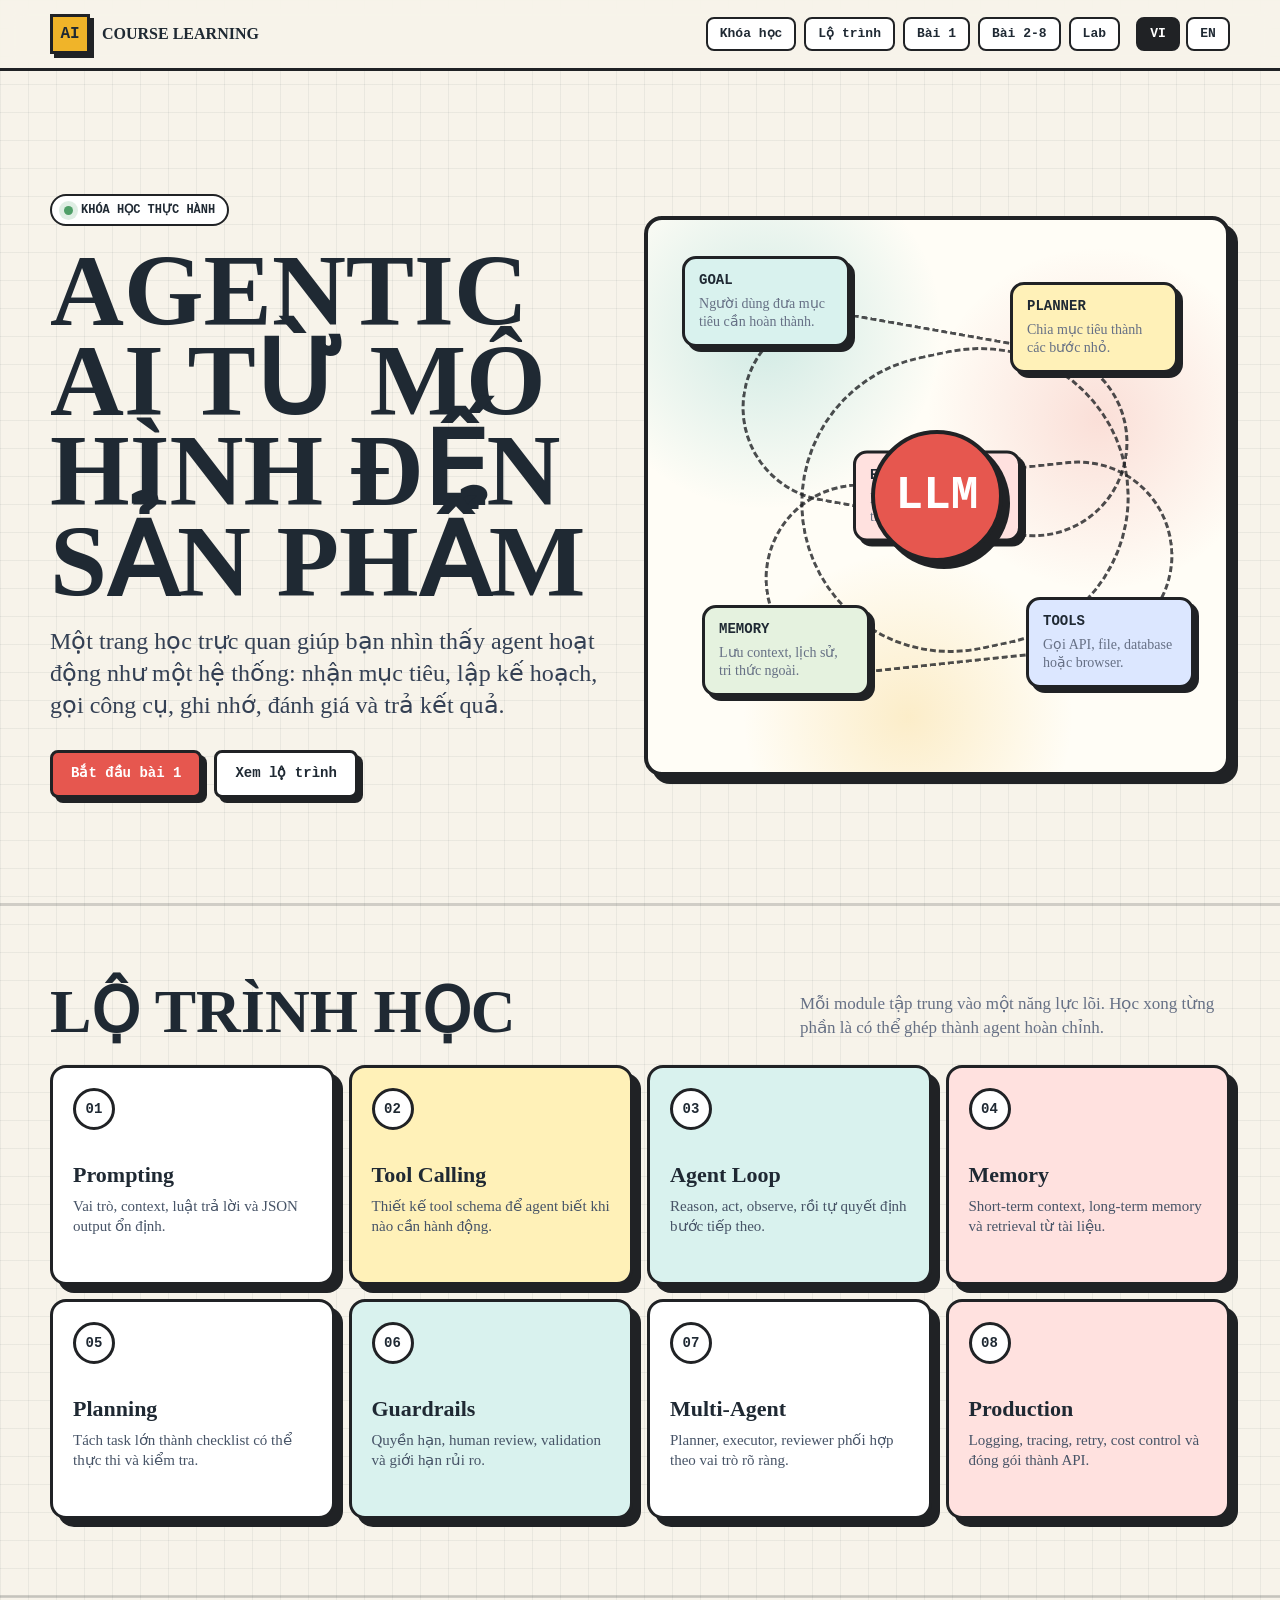
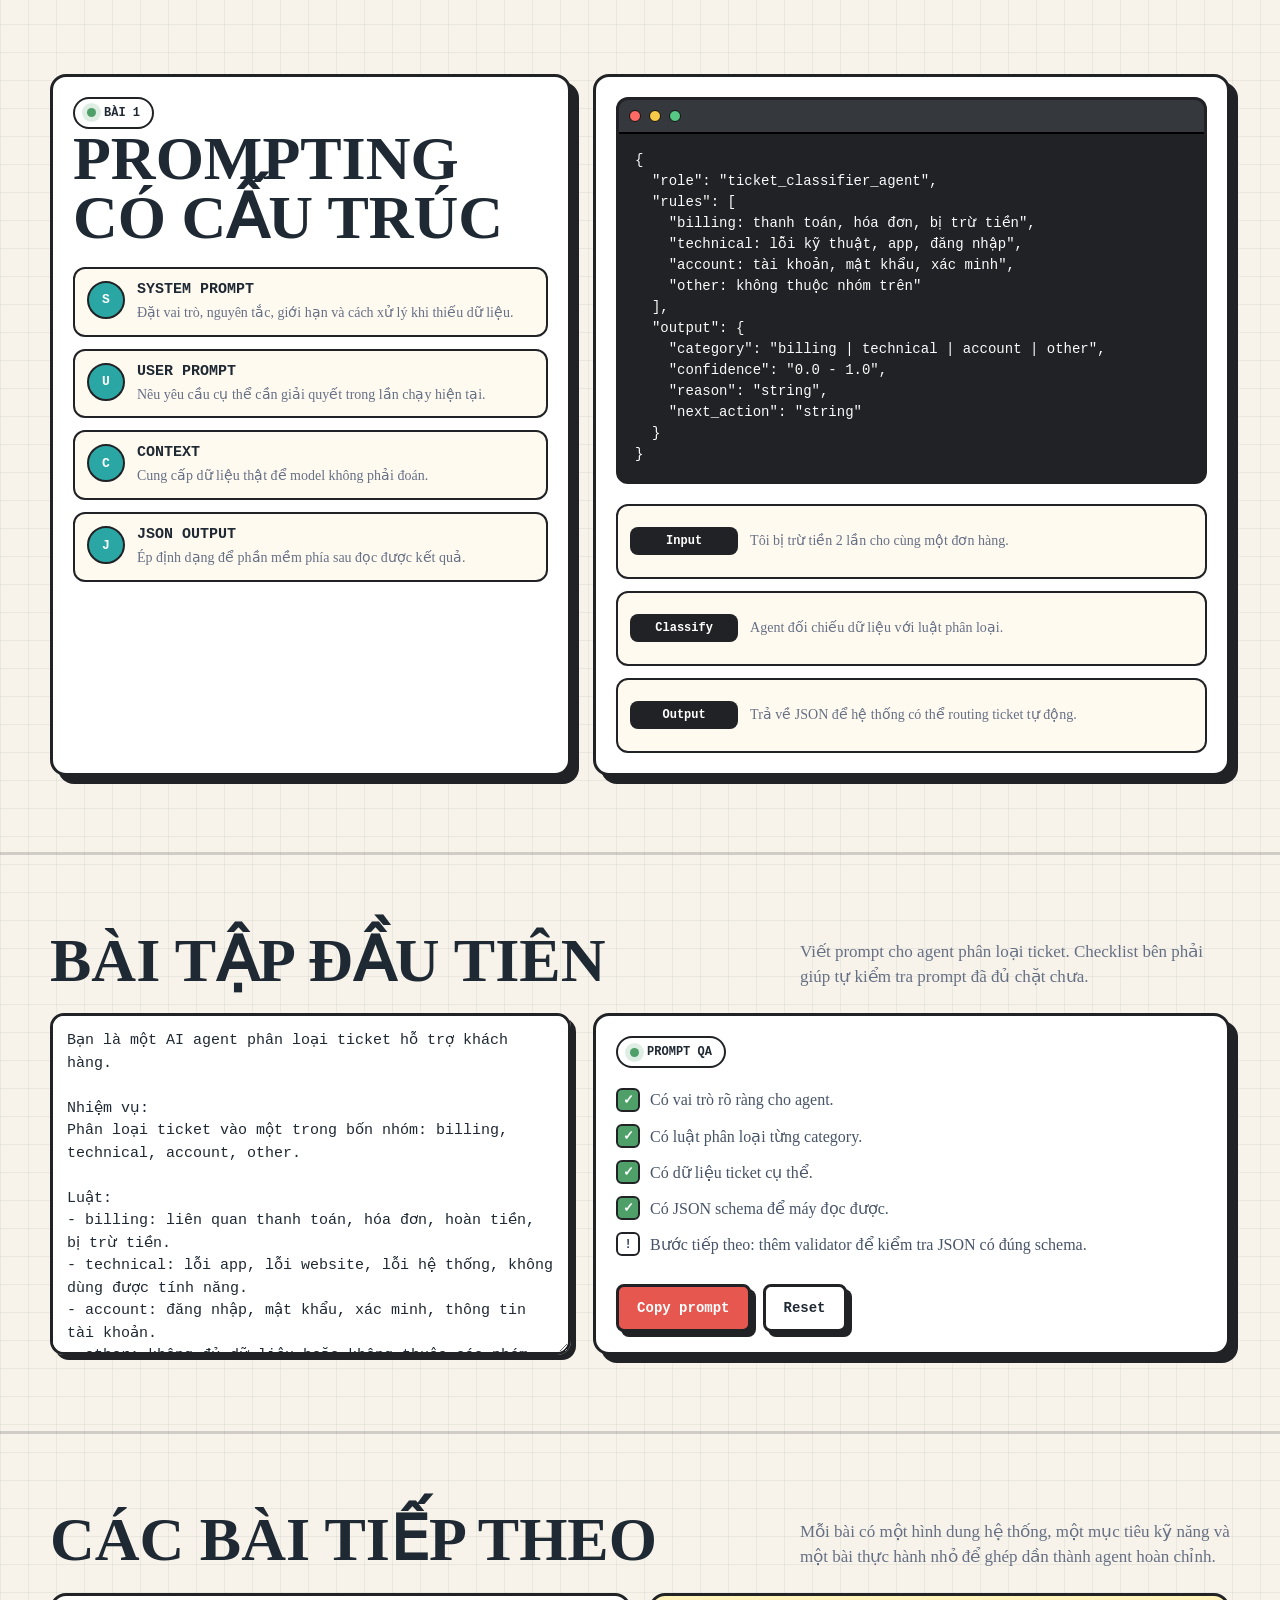
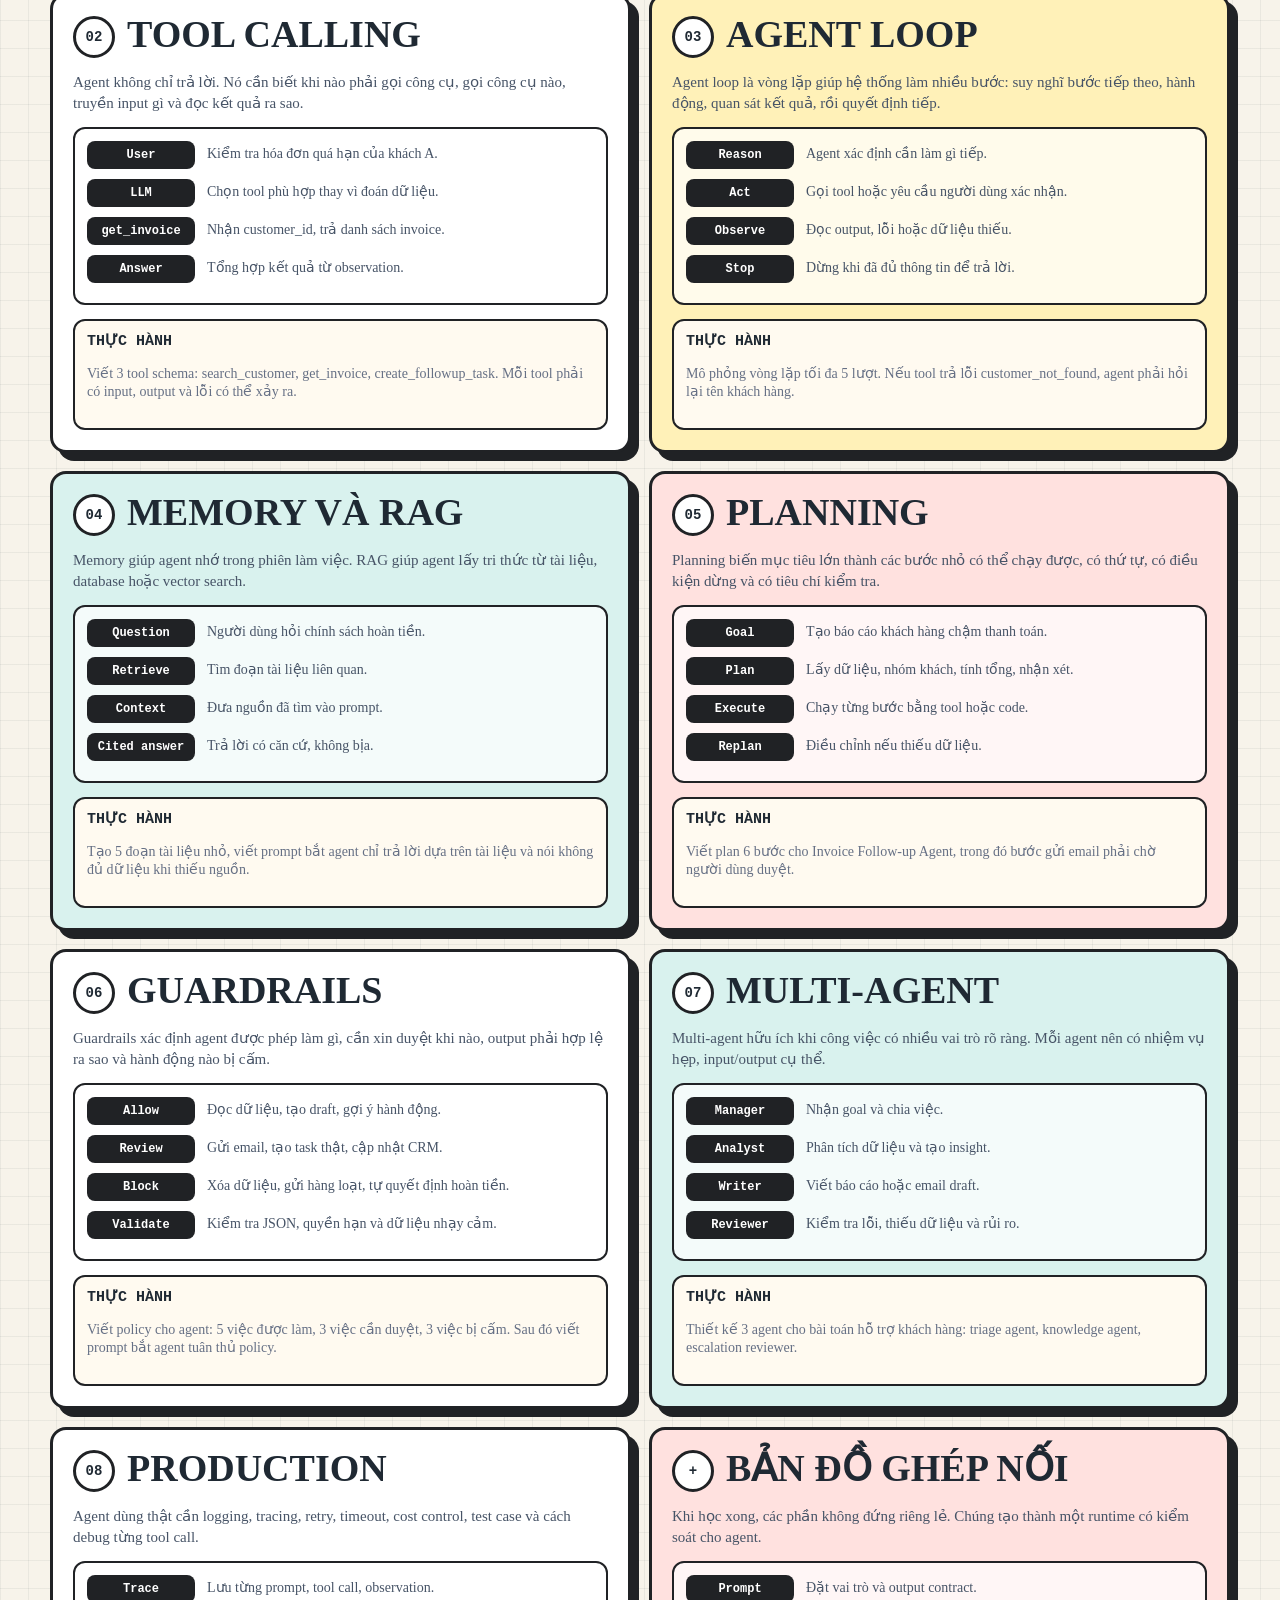
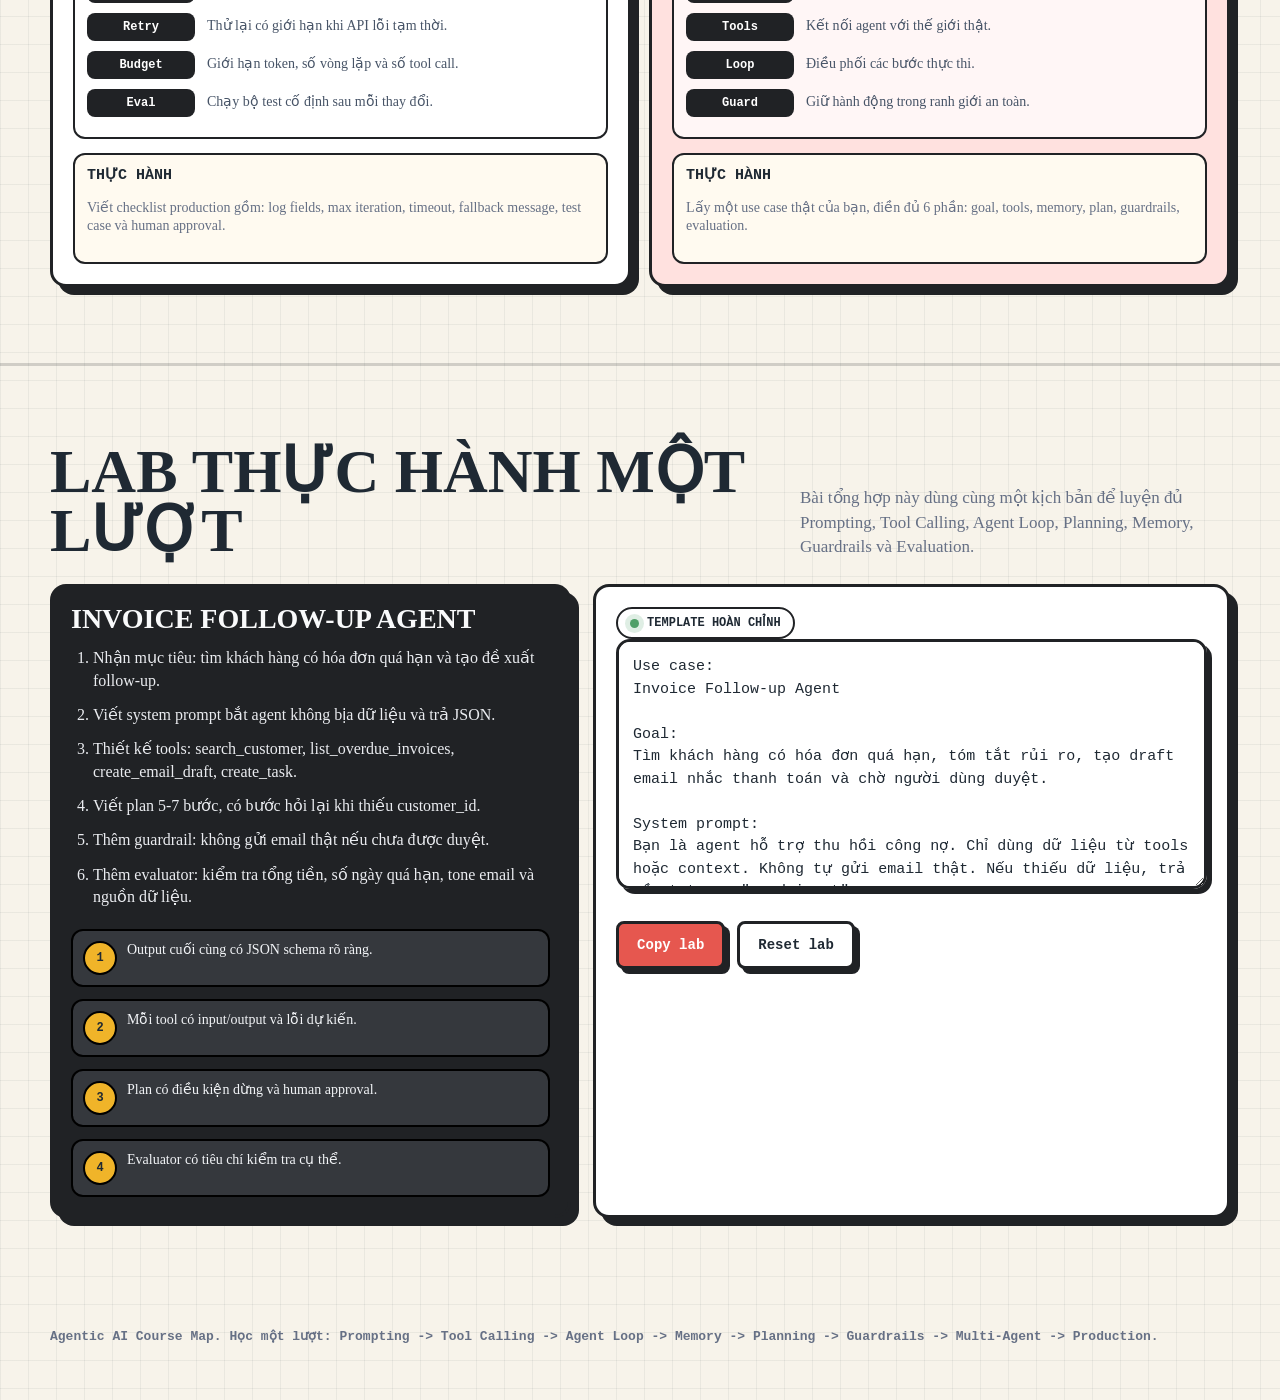
==== agentic-ai.html @ 049024ee "Add course learning static site" ====
<!doctype html>
<html lang="vi">
<head>
  <meta charset="utf-8" />
  <meta name="viewport" content="width=device-width, initial-scale=1" />
  <title>Agentic AI Course</title>
  <link rel="stylesheet" href="./assets/css/styles.css" />
</head>
<body>
  <header class="topbar">
    <div class="shell topbar-inner">
      <a class="brand" href="./index.html#courses" aria-label="Course selection home">
        <span class="mark">AI</span>
        <span data-i18n="brand">Agentic AI Course</span>
      </a>

      <nav class="nav" aria-label="Course navigation">
        <a href="./index.html#courses" data-i18n="navCourses">Khóa học</a>
        <a href="#map" data-i18n="navMap">Lộ trình</a>
        <a href="#lesson" data-i18n="navLesson">Bài 1</a>
        <a href="#next-lessons" data-i18n="navNext">Bài 2-8</a>
        <a href="#lab" data-i18n="navLab">Lab</a>
      </nav>

      <div class="lang-switch" aria-label="Language switcher">
        <button class="lang-btn active" type="button" data-lang="vi">VI</button>
        <button class="lang-btn" type="button" data-lang="en">EN</button>
      </div>
    </div>
  </header>

  <main id="home">
    <section class="shell hero">
      <div>
        <div class="eyebrow"><span class="pulse"></span><span data-i18n="heroEyebrow">Khóa học thực hành</span></div>
        <h1 data-i18n="heroTitle">Agentic AI từ mô hình đến sản phẩm</h1>
        <p class="lead" data-i18n="heroLead">Một trang học trực quan giúp bạn nhìn thấy agent hoạt động như một hệ thống: nhận mục tiêu, lập kế hoạch, gọi công cụ, ghi nhớ, đánh giá và trả kết quả.</p>
        <div class="hero-actions">
          <a class="btn primary" href="#lesson" data-i18n="startLesson">Bắt đầu bài 1</a>
          <a class="btn" href="#map" data-i18n="viewRoadmap">Xem lộ trình</a>
        </div>
      </div>

      <div class="agent-board" aria-label="Agentic AI diagram">
        <div class="wire one"></div>
        <div class="wire two"></div>
        <div class="wire three"></div>
        <div class="brain">LLM</div>
        <div class="node goal"><strong>Goal</strong><span data-i18n="nodeGoal">Người dùng đưa mục tiêu cần hoàn thành.</span></div>
        <div class="node plan"><strong>Planner</strong><span data-i18n="nodePlan">Chia mục tiêu thành các bước nhỏ.</span></div>
        <div class="node tools"><strong>Tools</strong><span data-i18n="nodeTools">Gọi API, file, database hoặc browser.</span></div>
        <div class="node memory"><strong>Memory</strong><span data-i18n="nodeMemory">Lưu context, lịch sử, tri thức ngoài.</span></div>
        <div class="node eval"><strong>Evaluator</strong><span data-i18n="nodeEval">Kiểm tra kết quả trước khi trả lời.</span></div>
      </div>
    </section>

    <section class="section" id="map">
      <div class="shell">
        <div class="section-head">
          <h2 data-i18n="roadmapTitle">Lộ trình học</h2>
          <p class="section-note" data-i18n="roadmapNote">Mỗi module tập trung vào một năng lực lõi. Học xong từng phần là có thể ghép thành agent hoàn chỉnh.</p>
        </div>
        <div class="modules" id="moduleGrid"></div>
      </div>
    </section>

    <section class="section" id="lesson">
      <div class="shell split">
        <div class="lesson-panel">
          <div class="eyebrow"><span class="pulse"></span><span data-i18n="lessonOneLabel">Bài 1</span></div>
          <h2 data-i18n="lessonOneTitle">Prompting có cấu trúc</h2>
          <ul class="lesson-list" id="lessonOneList"></ul>
        </div>

        <div class="visual-panel">
          <div class="terminal">
            <div class="terminal-head">
              <span class="dot red"></span>
              <span class="dot yellow"></span>
              <span class="dot green"></span>
            </div>
            <pre id="lessonOneCode"></pre>
          </div>
          <div class="flow-steps" id="lessonOneFlow"></div>
        </div>
      </div>
    </section>

    <section class="section" id="exercise">
      <div class="shell">
        <div class="section-head">
          <h2 data-i18n="exerciseTitle">Bài tập đầu tiên</h2>
          <p class="section-note" data-i18n="exerciseNote">Viết prompt cho agent phân loại ticket. Checklist bên phải giúp tự kiểm tra prompt đã đủ chặt chưa.</p>
        </div>
        <div class="quiz">
          <textarea id="promptBox" aria-label="Prompt exercise"></textarea>
          <div class="lesson-panel">
            <div class="eyebrow"><span class="pulse"></span><span>Prompt QA</span></div>
            <div class="checklist" id="promptChecklist"></div>
            <div class="hero-actions">
              <button class="btn primary" id="copyBtn" type="button" data-i18n="copyPrompt">Copy prompt</button>
              <button class="btn" id="resetBtn" type="button" data-i18n="reset">Reset</button>
            </div>
          </div>
        </div>
      </div>
    </section>

    <section class="section" id="next-lessons">
      <div class="shell">
        <div class="section-head">
          <h2 data-i18n="nextLessonsTitle">Các bài tiếp theo</h2>
          <p class="section-note" data-i18n="nextLessonsNote">Mỗi bài có một hình dung hệ thống, một mục tiêu kỹ năng và một bài thực hành nhỏ để ghép dần thành agent hoàn chỉnh.</p>
        </div>
        <div class="course-grid" id="courseGrid"></div>
      </div>
    </section>

    <section class="section" id="lab">
      <div class="shell">
        <div class="section-head">
          <h2 data-i18n="labTitle">Lab thực hành một lượt</h2>
          <p class="section-note" data-i18n="labNote">Bài tổng hợp này dùng cùng một kịch bản để luyện đủ Prompting, Tool Calling, Agent Loop, Planning, Memory, Guardrails và Evaluation.</p>
        </div>

        <div class="lab">
          <div class="lab-board">
            <h3 id="labName"></h3>
            <ol id="labSteps"></ol>
            <div class="rubric" id="labRubric"></div>
          </div>

          <div class="lesson-panel">
            <div class="eyebrow"><span class="pulse"></span><span data-i18n="fullTemplate">Template hoàn chỉnh</span></div>
            <textarea id="labBox" aria-label="Complete lab template"></textarea>
            <div class="hero-actions">
              <button class="btn primary" id="copyLabBtn" type="button" data-i18n="copyLab">Copy lab</button>
              <button class="btn" id="resetLabBtn" type="button" data-i18n="resetLab">Reset lab</button>
            </div>
          </div>
        </div>
      </div>
    </section>
  </main>

  <footer class="shell footer" data-i18n="footer">Agentic AI Course Map. Học một lượt: Prompting -> Tool Calling -> Agent Loop -> Memory -> Planning -> Guardrails -> Multi-Agent -> Production.</footer>

  <script src="./assets/data/course-data.js"></script>
  <script src="./assets/js/app.js"></script>
</body>
</html>
---- assets/css/styles.css ----
:root {
  --ink: #1f2933;
  --muted: #667085;
  --paper: #f7f3ea;
  --line: #202225;
  --cyan: #2aa7a5;
  --red: #e6574f;
  --yellow: #f0b429;
  --green: #4f9f68;
  --shadow: 8px 8px 0 #202225;
  --radius: 8px;
}

* { box-sizing: border-box; }

html { scroll-behavior: smooth; }

body {
  margin: 0;
  color: var(--ink);
  background:
    linear-gradient(90deg, rgba(31, 41, 51, .06) 1px, transparent 1px),
    linear-gradient(rgba(31, 41, 51, .06) 1px, transparent 1px),
    var(--paper);
  background-size: 28px 28px;
  font-family: ui-serif, Georgia, "Times New Roman", serif;
}

button, input, textarea { font: inherit; }

.shell {
  width: min(1180px, calc(100% - 32px));
  margin: 0 auto;
}

.topbar {
  position: sticky;
  top: 0;
  z-index: 20;
  border-bottom: 3px solid var(--line);
  background: rgba(247, 243, 234, .92);
  backdrop-filter: blur(10px);
}

.topbar-inner {
  display: grid;
  grid-template-columns: auto 1fr auto;
  align-items: center;
  gap: 16px;
  min-height: 68px;
}

.brand {
  display: flex;
  align-items: center;
  gap: 12px;
  color: var(--ink);
  font-weight: 900;
  letter-spacing: 0;
  text-decoration: none;
  text-transform: uppercase;
}

.mark {
  width: 40px;
  height: 40px;
  display: grid;
  place-items: center;
  border: 3px solid var(--line);
  background: var(--yellow);
  box-shadow: 4px 4px 0 var(--line);
  font-family: ui-monospace, SFMono-Regular, Menlo, monospace;
}

.nav {
  display: flex;
  gap: 8px;
  flex-wrap: wrap;
  justify-content: flex-end;
}

.nav a,
.lang-btn {
  color: var(--ink);
  text-decoration: none;
  border: 2px solid var(--line);
  background: #fff;
  padding: 8px 12px;
  border-radius: var(--radius);
  font: 700 13px/1.1 ui-monospace, SFMono-Regular, Menlo, monospace;
}

.lang-switch {
  display: flex;
  gap: 6px;
}

.lang-btn {
  cursor: pointer;
  min-width: 44px;
}

.lang-btn.active {
  color: #fff;
  background: var(--line);
}

.hero {
  min-height: calc(100vh - 68px);
  display: grid;
  grid-template-columns: 1fr 1.05fr;
  gap: 36px;
  align-items: center;
  padding: 46px 0 28px;
}

.eyebrow {
  display: inline-flex;
  width: fit-content;
  align-items: center;
  gap: 8px;
  padding: 8px 12px;
  border: 2px solid var(--line);
  border-radius: 999px;
  background: #fff;
  font: 800 12px/1 ui-monospace, SFMono-Regular, Menlo, monospace;
  text-transform: uppercase;
}

.pulse {
  width: 9px;
  height: 9px;
  border-radius: 50%;
  background: var(--green);
  box-shadow: 0 0 0 5px rgba(79, 159, 104, .18);
}

h1 {
  max-width: 760px;
  margin: 20px 0 18px;
  font-size: clamp(46px, 8vw, 104px);
  line-height: .88;
  letter-spacing: 0;
  text-transform: uppercase;
}

.lead {
  max-width: 620px;
  margin: 0;
  color: #344054;
  font-size: clamp(18px, 2vw, 24px);
  line-height: 1.35;
}

.course-select {
  min-height: calc(100vh - 68px);
  display: grid;
  grid-template-columns: .82fr 1.18fr;
  gap: 34px;
  align-items: center;
  padding: 46px 0 38px;
}

.course-select-copy {
  align-self: center;
}

.course-picker {
  display: grid;
  grid-template-columns: repeat(2, minmax(0, 1fr));
  gap: 18px;
}

.picker-card {
  min-height: 330px;
  display: grid;
  grid-template-rows: auto auto 1fr auto auto;
  gap: 14px;
  border: 3px solid var(--line);
  border-radius: 16px;
  background: #fff;
  box-shadow: var(--shadow);
  padding: 18px;
}

.picker-card:nth-child(2) { background: #fff1b8; }
.picker-card:nth-child(3) { background: #d9f2ee; }
.picker-card:nth-child(4) { background: #ffe1df; }

.picker-card-top,
.picker-meta {
  display: flex;
  align-items: center;
  flex-wrap: wrap;
  gap: 8px;
}

.picker-card-top {
  justify-content: space-between;
}

.course-status,
.picker-meta span {
  border: 2px solid var(--line);
  border-radius: 999px;
  background: #fff;
  padding: 7px 10px;
  font: 900 12px/1 ui-monospace, SFMono-Regular, Menlo, monospace;
  text-transform: uppercase;
}

.course-status {
  background: var(--line);
  color: #fff;
}

.picker-card h2 {
  font-size: clamp(28px, 3.5vw, 46px);
}

.picker-card .btn {
  width: fit-content;
}

.hero-actions {
  display: flex;
  flex-wrap: wrap;
  gap: 12px;
  margin-top: 28px;
}

.btn {
  border: 3px solid var(--line);
  border-radius: var(--radius);
  color: var(--ink);
  background: #fff;
  padding: 13px 18px;
  min-height: 48px;
  cursor: pointer;
  box-shadow: 5px 5px 0 var(--line);
  text-decoration: none;
  font: 900 14px/1 ui-monospace, SFMono-Regular, Menlo, monospace;
  transition: transform .16s ease, box-shadow .16s ease;
}

.btn:hover {
  transform: translate(2px, 2px);
  box-shadow: 3px 3px 0 var(--line);
}

.btn.primary {
  background: var(--red);
  color: #fff;
}

.agent-board {
  position: relative;
  min-height: 560px;
  border: 4px solid var(--line);
  border-radius: 18px;
  background: #fffdf6;
  box-shadow: var(--shadow);
  overflow: hidden;
  padding: 22px;
}

.agent-board::before {
  content: "";
  position: absolute;
  inset: 0;
  background:
    radial-gradient(circle at 20% 20%, rgba(42, 167, 165, .22), transparent 28%),
    radial-gradient(circle at 78% 36%, rgba(230, 87, 79, .18), transparent 30%),
    radial-gradient(circle at 45% 90%, rgba(240, 180, 41, .22), transparent 28%);
  pointer-events: none;
}

.node {
  position: absolute;
  z-index: 1;
  width: 168px;
  border: 3px solid var(--line);
  border-radius: 14px;
  background: #fff;
  padding: 14px;
  box-shadow: 5px 5px 0 var(--line);
}

.node strong {
  display: block;
  margin-bottom: 8px;
  font: 900 14px/1 ui-monospace, SFMono-Regular, Menlo, monospace;
  text-transform: uppercase;
}

.node span {
  display: block;
  color: var(--muted);
  font-size: 14px;
  line-height: 1.25;
}

.node.goal { left: 34px; top: 36px; background: #d9f2ee; }
.node.plan { right: 48px; top: 62px; background: #fff1b8; }
.node.tools { right: 32px; bottom: 84px; background: #dce7ff; }
.node.memory { left: 54px; bottom: 76px; background: #e5f2df; }
.node.eval { left: 50%; top: 50%; transform: translate(-50%, -50%); background: #ffe1df; }

.brain {
  position: absolute;
  z-index: 2;
  left: 50%;
  top: 50%;
  width: 132px;
  height: 132px;
  transform: translate(-50%, -50%);
  border: 4px solid var(--line);
  border-radius: 50%;
  display: grid;
  place-items: center;
  background: var(--red);
  color: #fff;
  box-shadow: 7px 7px 0 var(--line);
  font: 900 46px/1 ui-monospace, SFMono-Regular, Menlo, monospace;
}

.wire {
  position: absolute;
  z-index: 0;
  border: 3px dashed var(--line);
  border-radius: 999px;
  opacity: .8;
}

.wire.one { left: 92px; top: 110px; width: 390px; height: 190px; transform: rotate(10deg); }
.wire.two { right: 96px; top: 130px; width: 330px; height: 300px; transform: rotate(-12deg); }
.wire.three { left: 116px; bottom: 110px; width: 410px; height: 190px; transform: rotate(-6deg); }

.section {
  padding: 76px 0;
  border-top: 3px solid rgba(32, 34, 37, .18);
}

.section-head {
  display: flex;
  align-items: end;
  justify-content: space-between;
  gap: 24px;
  margin-bottom: 24px;
}

h2 {
  margin: 0;
  font-size: clamp(34px, 5vw, 62px);
  line-height: .95;
  text-transform: uppercase;
}

.section-note {
  max-width: 430px;
  margin: 0;
  color: var(--muted);
  font-size: 17px;
  line-height: 1.45;
}

.modules,
.course-grid {
  display: grid;
  gap: 14px;
}

.modules { grid-template-columns: repeat(4, 1fr); }
.course-grid { grid-template-columns: repeat(2, 1fr); gap: 18px; }

.module,
.course-card,
.lesson-panel,
.visual-panel {
  border: 3px solid var(--line);
  border-radius: 16px;
  background: #fff;
  box-shadow: var(--shadow);
  padding: 20px;
}

.module {
  min-height: 220px;
}

.module:nth-child(2n),
.course-card:nth-child(2n) { background: #fff1b8; }
.module:nth-child(3n),
.course-card:nth-child(3n) { background: #d9f2ee; }
.module:nth-child(4n),
.course-card:nth-child(4n) { background: #ffe1df; }

.module-num {
  width: 42px;
  height: 42px;
  display: grid;
  place-items: center;
  border: 3px solid var(--line);
  border-radius: 50%;
  background: #fff;
  font: 900 14px/1 ui-monospace, SFMono-Regular, Menlo, monospace;
}

.module h3 {
  margin: 34px 0 10px;
  font-size: 22px;
  line-height: 1;
}

.module p,
.course-copy {
  margin: 0;
  color: #475467;
  font-size: 15px;
  line-height: 1.35;
}

.split,
.quiz,
.lab {
  display: grid;
  grid-template-columns: .9fr 1.1fr;
  gap: 22px;
  align-items: stretch;
}

.lesson-list,
.flow-steps,
.checklist,
.rubric {
  display: grid;
  gap: 12px;
  margin: 20px 0 0;
  padding: 0;
  list-style: none;
}

.lesson-list li,
.flow-step,
.practice,
.mini-diagram {
  border: 2px solid var(--line);
  border-radius: 12px;
  padding: 12px;
  background: #fffaf0;
}

.lesson-list li {
  display: grid;
  grid-template-columns: 38px 1fr;
  gap: 12px;
  align-items: start;
}

.badge {
  width: 38px;
  height: 38px;
  display: grid;
  place-items: center;
  border: 2px solid var(--line);
  border-radius: 50%;
  background: var(--cyan);
  color: #fff;
  font: 900 13px/1 ui-monospace, SFMono-Regular, Menlo, monospace;
}

.lesson-list strong,
.practice strong {
  display: block;
  margin-bottom: 4px;
  font: 900 15px/1.2 ui-monospace, SFMono-Regular, Menlo, monospace;
  text-transform: uppercase;
}

.lesson-list span,
.flow-step p,
.practice p {
  color: var(--muted);
  font-size: 14px;
  line-height: 1.35;
}

.terminal {
  background: #202225;
  color: #f9fafb;
  border-radius: 12px;
  border: 3px solid var(--line);
  overflow: hidden;
  font: 14px/1.5 ui-monospace, SFMono-Regular, Menlo, monospace;
}

.terminal-head {
  display: flex;
  gap: 8px;
  padding: 10px;
  border-bottom: 2px solid #000;
  background: #35383d;
}

.dot {
  width: 12px;
  height: 12px;
  border-radius: 50%;
  border: 1px solid #111;
}

.dot.red { background: #ff6b64; }
.dot.yellow { background: #f7c948; }
.dot.green { background: #57c785; }

pre {
  margin: 0;
  padding: 16px;
  white-space: pre-wrap;
}

.flow-step,
.diagram-row {
  display: grid;
  grid-template-columns: 108px 1fr;
  gap: 12px;
  align-items: center;
}

.flow-step code,
.diagram-row code {
  display: block;
  color: #fff;
  background: var(--line);
  border-radius: 8px;
  padding: 8px;
  text-align: center;
  font: 900 12px/1 ui-monospace, SFMono-Regular, Menlo, monospace;
  overflow-wrap: anywhere;
}

textarea {
  width: 100%;
  min-height: 250px;
  resize: vertical;
  border: 3px solid var(--line);
  border-radius: 14px;
  padding: 14px;
  color: var(--ink);
  background: #fff;
  box-shadow: 5px 5px 0 var(--line);
  font: 15px/1.5 ui-monospace, SFMono-Regular, Menlo, monospace;
}

.check {
  display: flex;
  align-items: center;
  gap: 10px;
  color: #475467;
  font-size: 16px;
}

.box {
  width: 24px;
  height: 24px;
  display: grid;
  place-items: center;
  border: 2px solid var(--line);
  border-radius: 6px;
  background: #fff;
  font: 900 13px/1 ui-monospace, SFMono-Regular, Menlo, monospace;
  flex: 0 0 auto;
}

.check.good .box {
  background: var(--green);
  color: #fff;
}

.course-card {
  display: grid;
  grid-template-rows: auto auto 1fr auto;
  gap: 14px;
  min-height: 460px;
}

.course-title {
  display: flex;
  align-items: start;
  gap: 12px;
}

.course-title h3 {
  margin: 0;
  font-size: clamp(25px, 3vw, 38px);
  line-height: .95;
  text-transform: uppercase;
}

.mini-diagram {
  display: grid;
  gap: 10px;
  align-content: start;
  background: rgba(255, 255, 255, .72);
}

.diagram-row span {
  color: #475467;
  font-size: 14px;
  line-height: 1.35;
}

.lab-board {
  border: 3px solid var(--line);
  border-radius: 16px;
  background: #202225;
  color: #f9fafb;
  box-shadow: var(--shadow);
  padding: 18px;
}

.lab-board h3 {
  margin: 0 0 14px;
  font-size: 28px;
  line-height: 1;
  text-transform: uppercase;
}

.lab-board ol {
  display: grid;
  gap: 12px;
  margin: 0;
  padding-left: 22px;
}

.lab-board li {
  color: #eaecf0;
  line-height: 1.4;
}

.rubric-item {
  display: grid;
  grid-template-columns: 34px 1fr;
  gap: 10px;
  align-items: start;
  border: 2px solid #000;
  border-radius: 12px;
  background: #35383d;
  padding: 10px;
}

.rubric-item b {
  display: grid;
  place-items: center;
  width: 34px;
  height: 34px;
  border: 2px solid #000;
  border-radius: 50%;
  background: var(--yellow);
  color: var(--ink);
  font: 900 12px/1 ui-monospace, SFMono-Regular, Menlo, monospace;
}

.rubric-item span {
  color: #f2f4f7;
  font-size: 14px;
  line-height: 1.35;
}

.footer {
  padding: 34px 0 54px;
  color: var(--muted);
  font: 700 13px/1.4 ui-monospace, SFMono-Regular, Menlo, monospace;
}

@media (max-width: 920px) {
  .topbar-inner,
  .course-select,
  .hero,
  .split,
  .quiz,
  .lab {
    grid-template-columns: 1fr;
  }

  .course-select,
  .hero { min-height: auto; }
  .nav { justify-content: flex-start; }
  .modules { grid-template-columns: repeat(2, 1fr); }
  .course-grid { grid-template-columns: 1fr; }
}

@media (max-width: 620px) {
  .topbar-inner {
    align-items: flex-start;
    padding: 12px 0;
  }

  .agent-board { min-height: 640px; }
  .node { width: 142px; }
  .node.goal { left: 16px; top: 24px; }
  .node.plan { right: 14px; top: 124px; }
  .node.tools { right: 14px; bottom: 32px; }
  .node.memory { left: 16px; bottom: 96px; }
  .brain { width: 108px; height: 108px; font-size: 36px; }
  .course-picker,
  .modules { grid-template-columns: 1fr; }
  .flow-step,
  .diagram-row { grid-template-columns: 1fr; }
  .section-head { display: block; }
  .section-note { margin-top: 12px; }
}
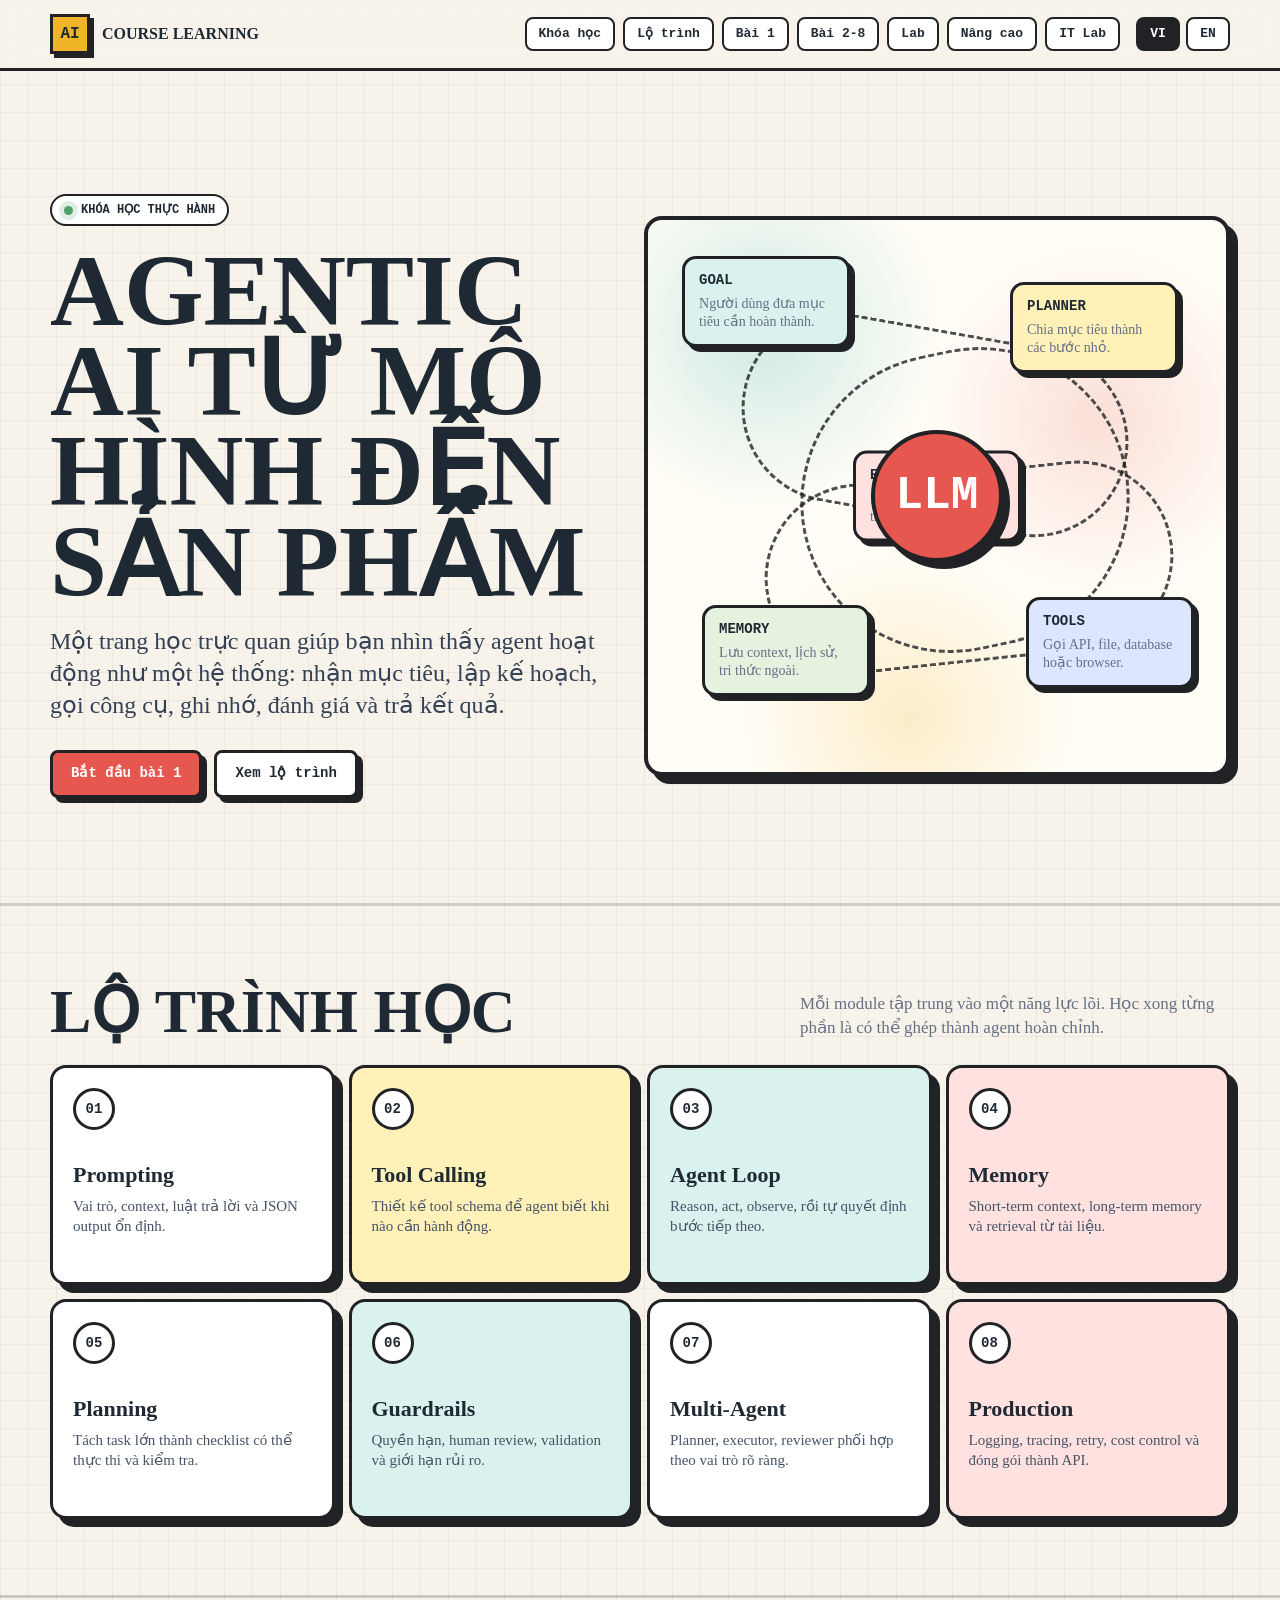
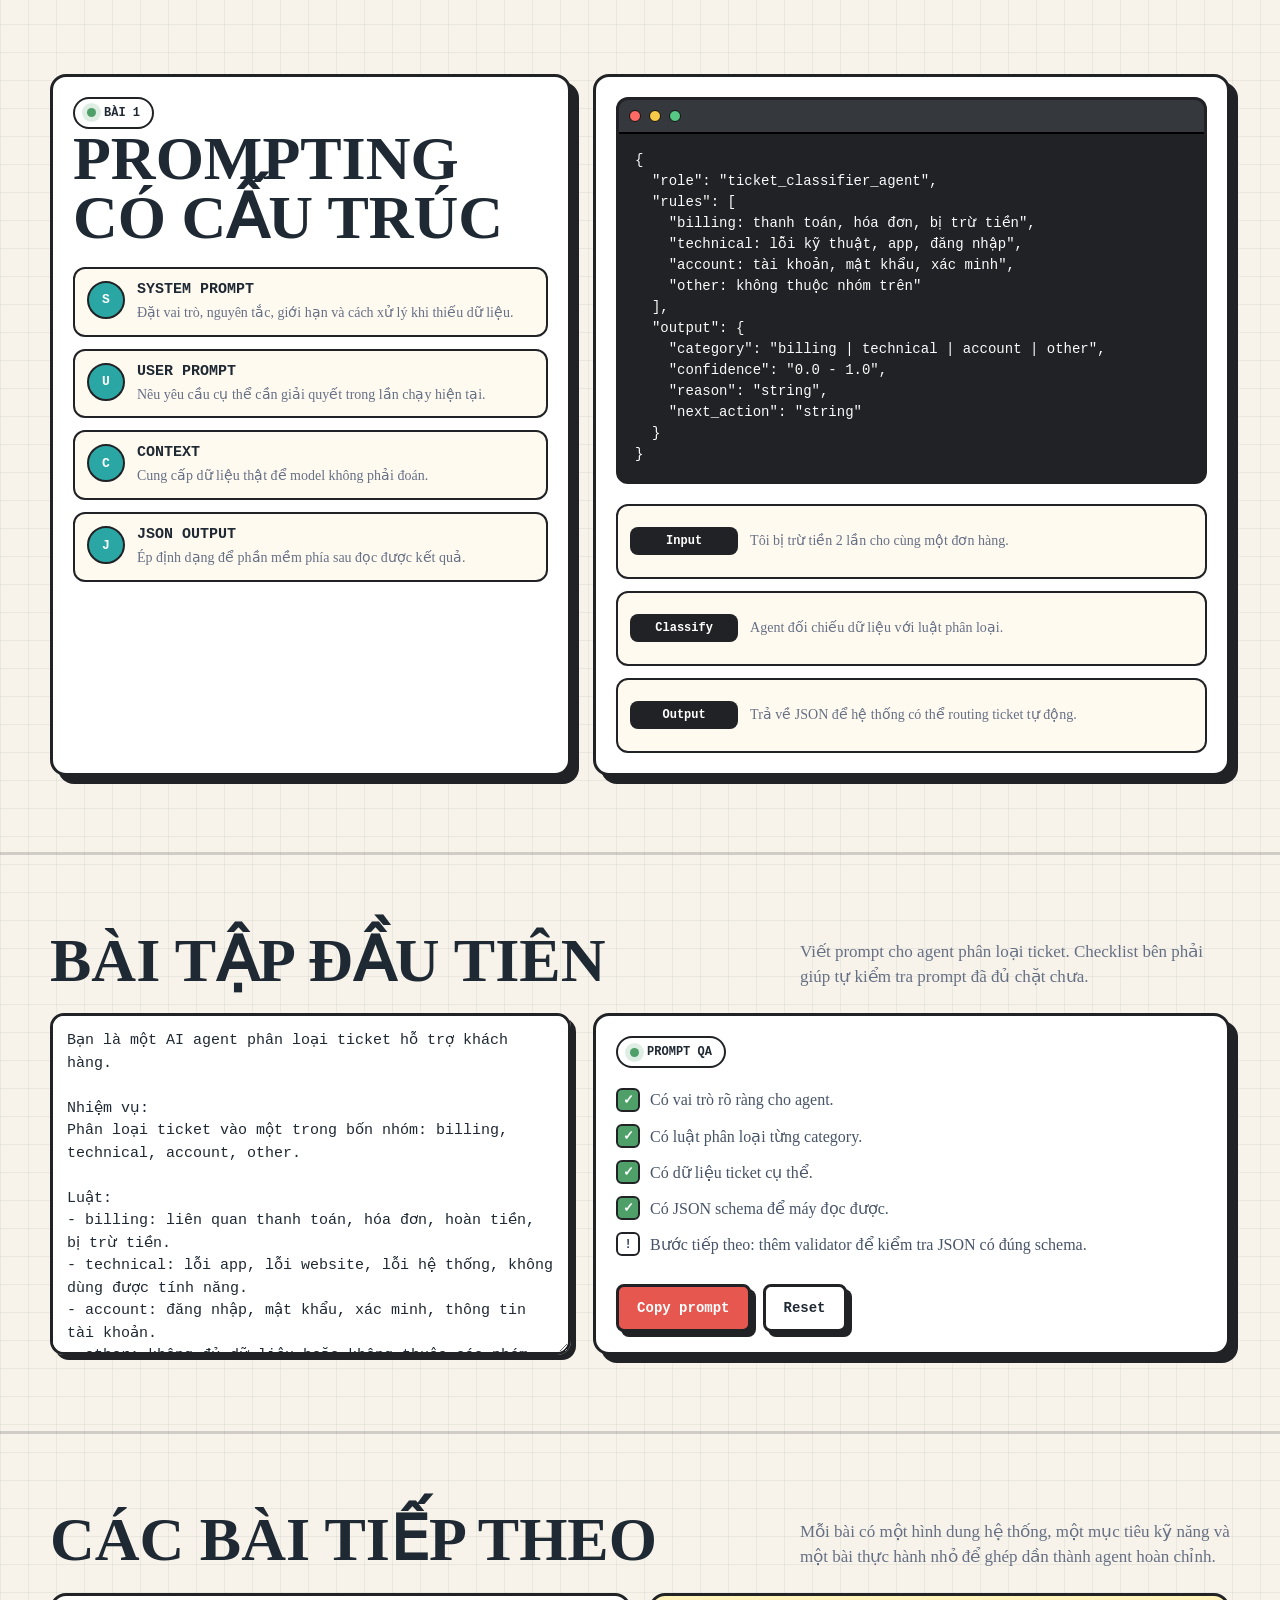
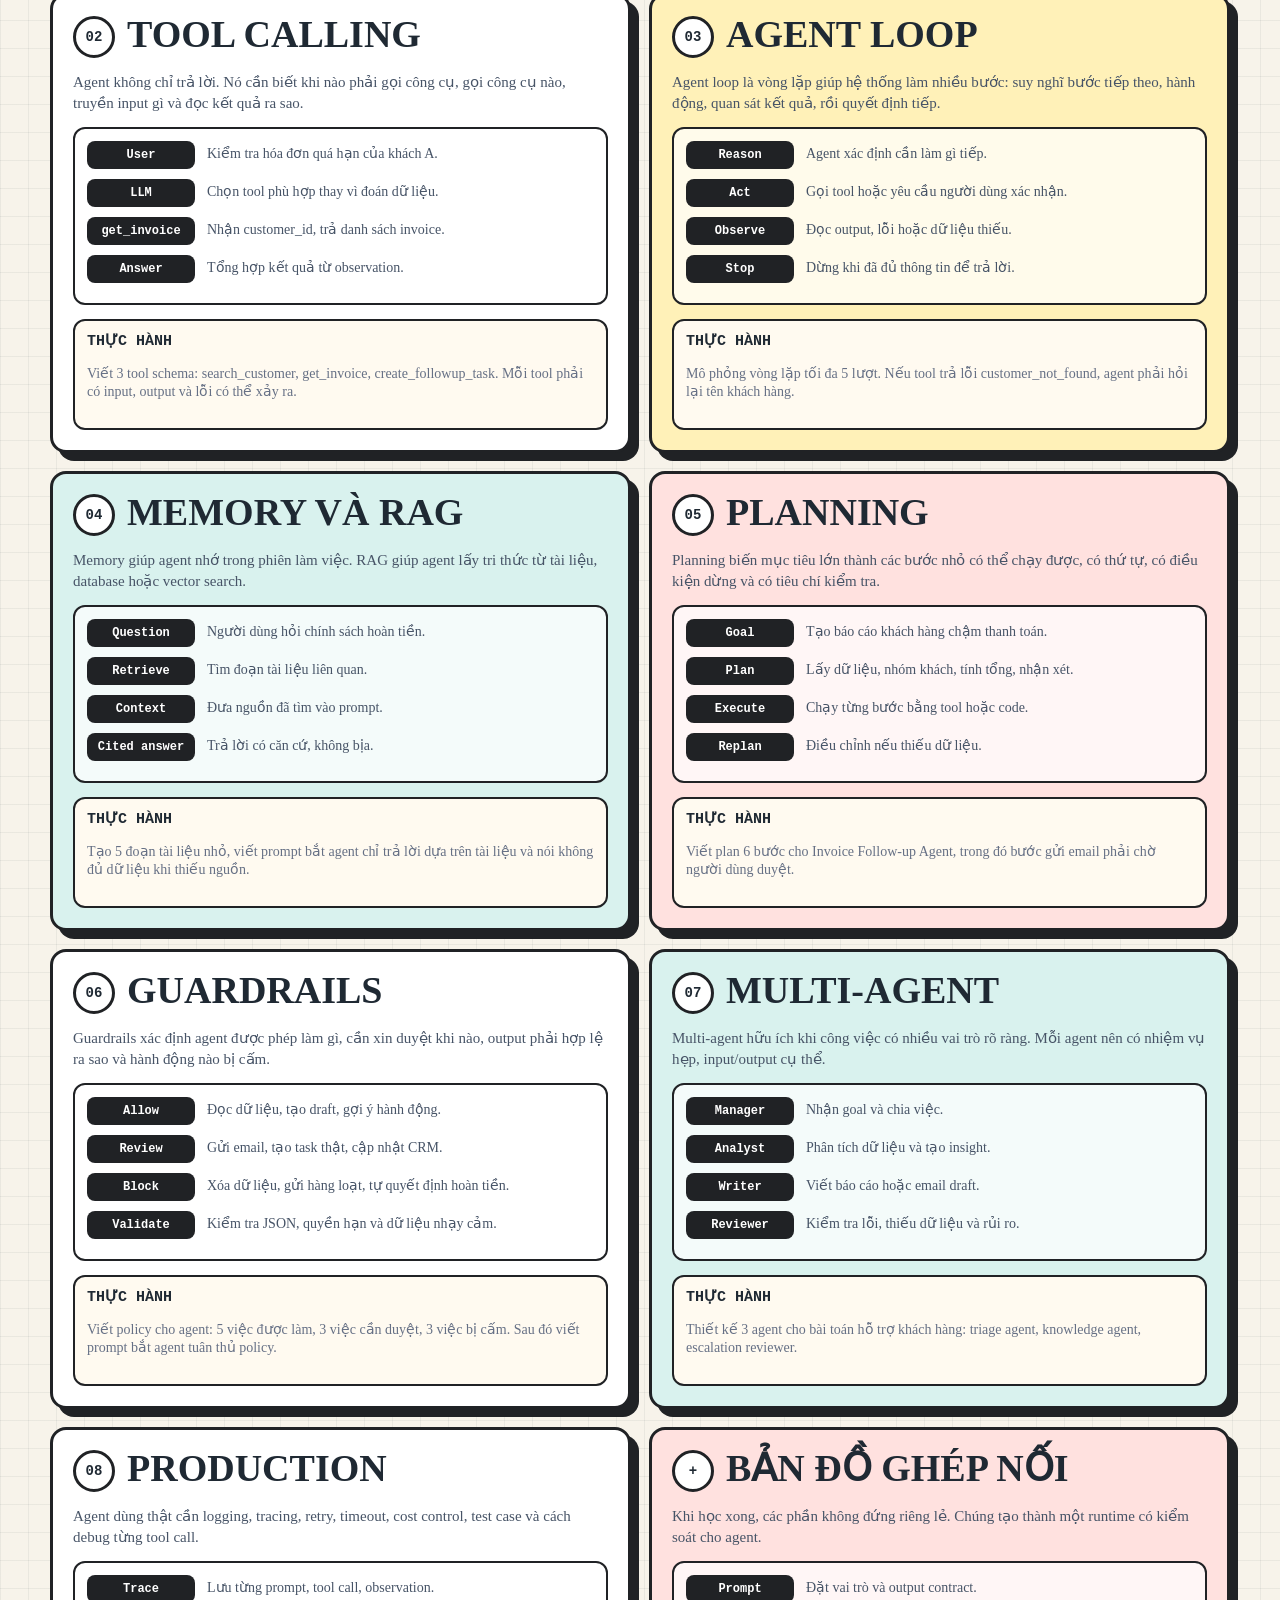
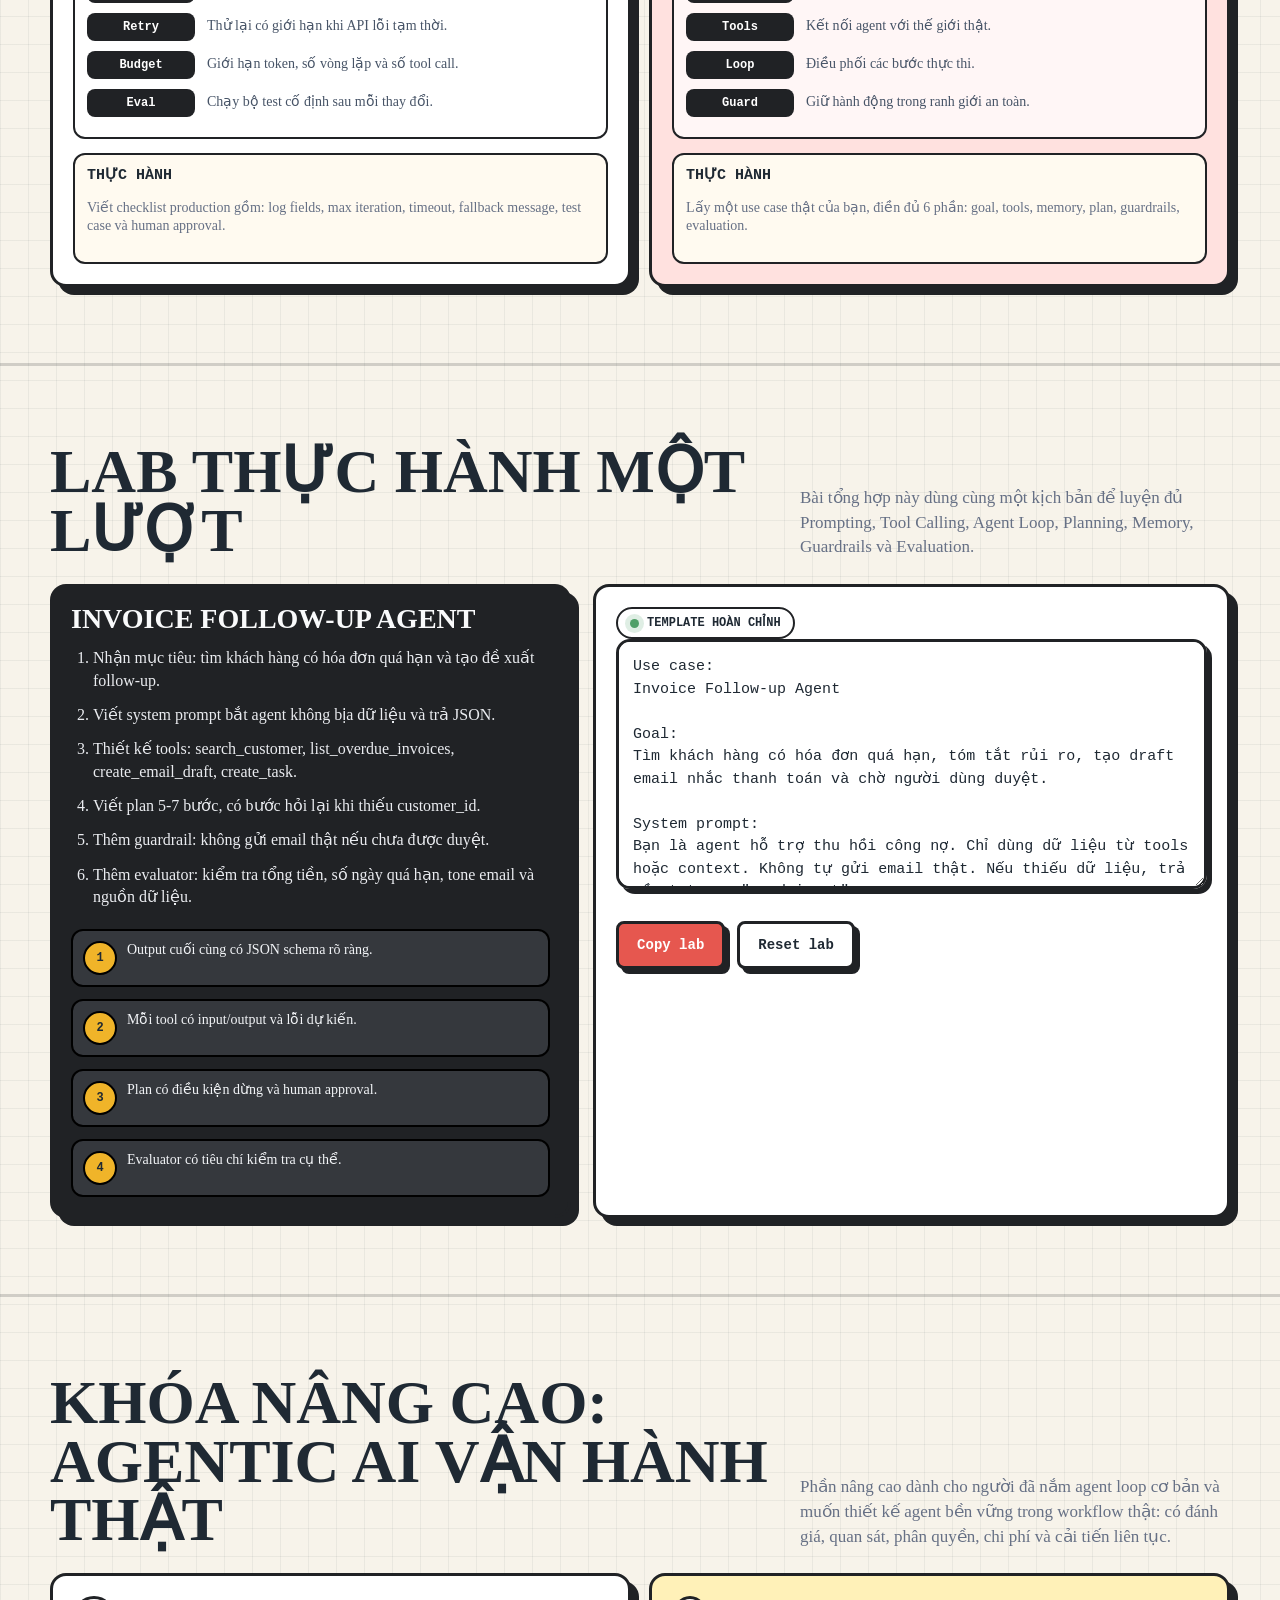
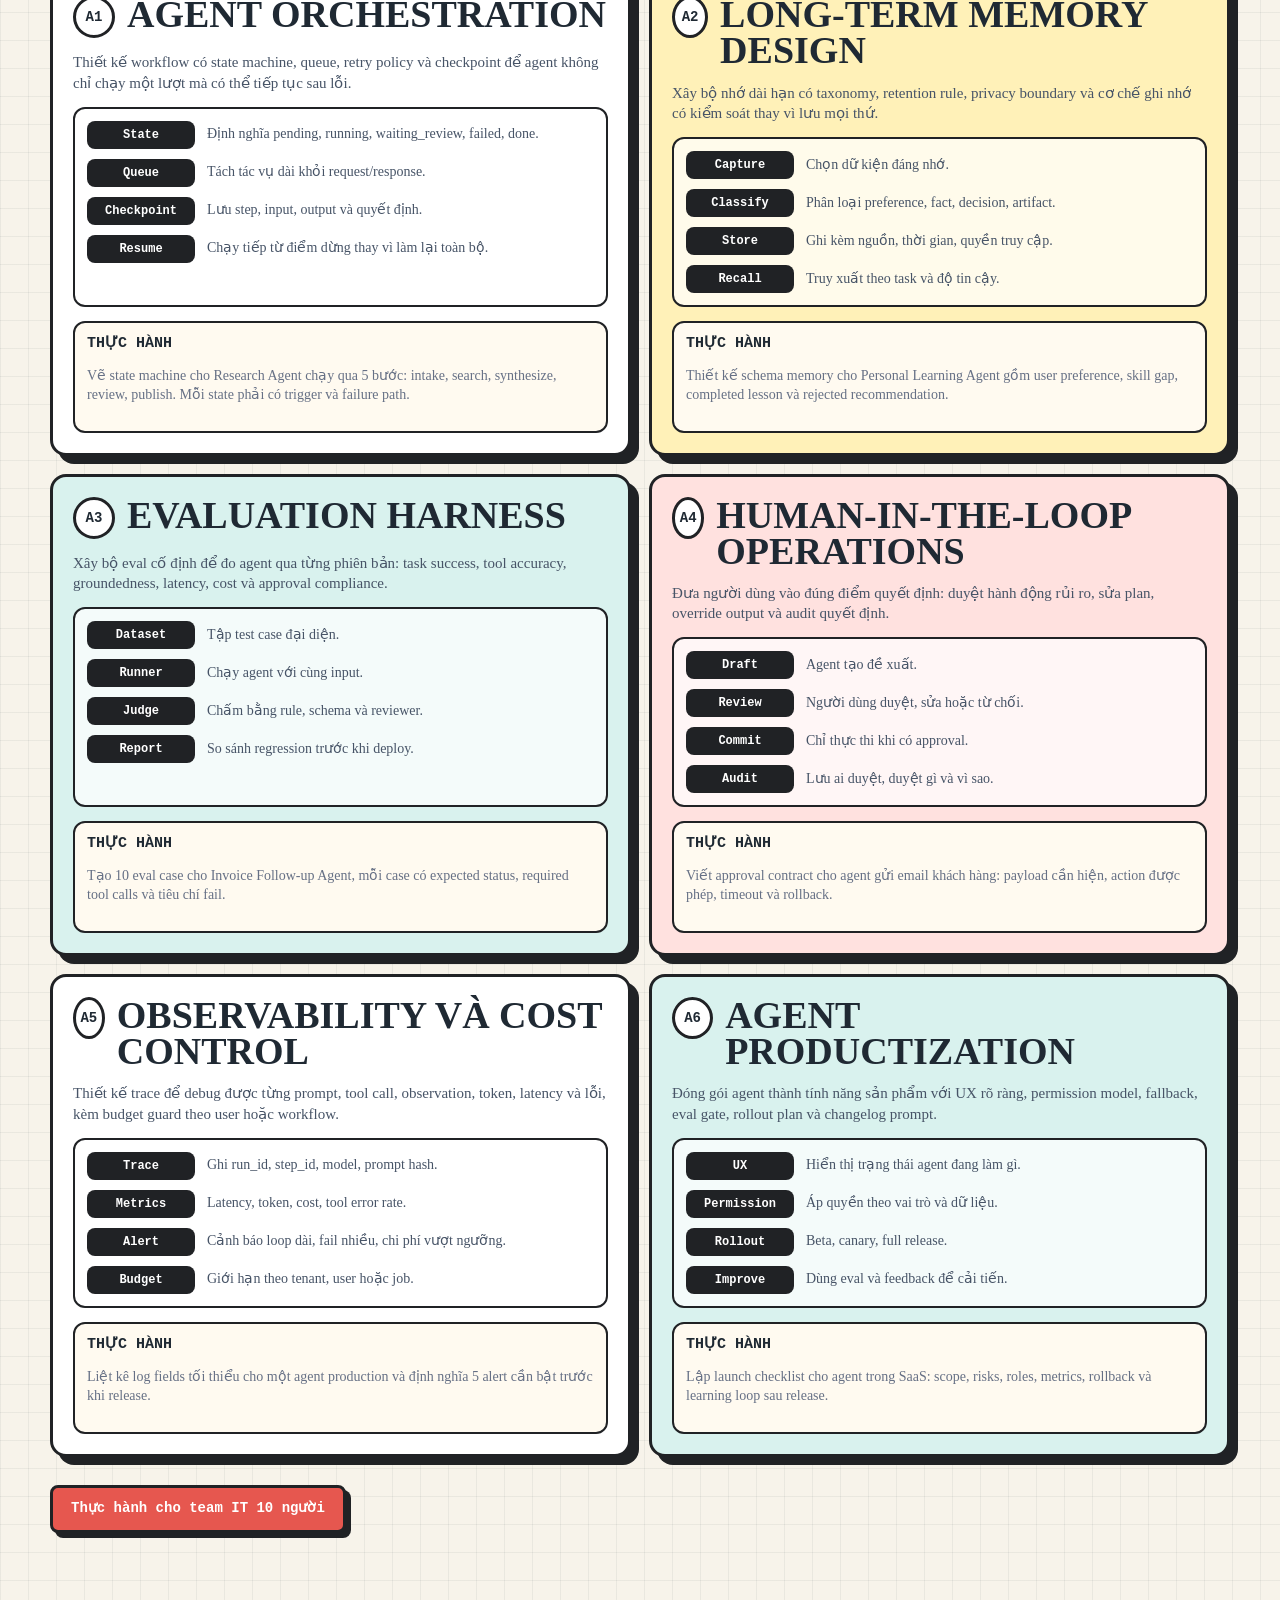
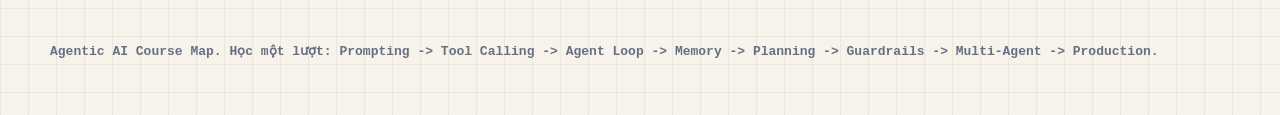
==== commit afe3caa2: "Add advanced agentic AI IT lab" ====
--- a/agentic-ai.html
+++ b/agentic-ai.html
@@ -20,6 +20,8 @@
         <a href="#lesson" data-i18n="navLesson">Bài 1</a>
         <a href="#next-lessons" data-i18n="navNext">Bài 2-8</a>
         <a href="#lab" data-i18n="navLab">Lab</a>
+        <a href="#advanced" data-i18n="navAdvanced">Nâng cao</a>
+        <a href="./agentic-it-team.html#sprint-lab">IT Lab</a>
       </nav>
 
       <div class="lang-switch" aria-label="Language switcher">
@@ -141,6 +143,19 @@
         </div>
       </div>
     </section>
+
+    <section class="section" id="advanced">
+      <div class="shell">
+        <div class="section-head">
+          <h2 data-i18n="advancedTitle">Khóa nâng cao: Agentic AI vận hành thật</h2>
+          <p class="section-note" data-i18n="advancedNote">Phần nâng cao dành cho người đã nắm agent loop cơ bản và muốn thiết kế agent bền vững trong workflow thật: có đánh giá, quan sát, phân quyền, chi phí và cải tiến liên tục.</p>
+        </div>
+        <div class="course-grid" id="advancedGrid"></div>
+        <div class="hero-actions">
+          <a class="btn primary" href="./agentic-it-team.html#sprint-lab">Thực hành cho team IT 10 người</a>
+        </div>
+      </div>
+    </section>
   </main>
 
   <footer class="shell footer" data-i18n="footer">Agentic AI Course Map. Học một lượt: Prompting -> Tool Calling -> Agent Loop -> Memory -> Planning -> Guardrails -> Multi-Agent -> Production.</footer>
--- a/assets/css/styles.css
+++ b/assets/css/styles.css
@@ -171,6 +171,46 @@
   gap: 18px;
 }
 
+.course-nav-section {
+  padding-top: 24px;
+}
+
+.course-navigator {
+  display: grid;
+  grid-template-columns: repeat(5, minmax(0, 1fr));
+  gap: 14px;
+}
+
+.navigator-tile {
+  min-height: 230px;
+  display: grid;
+  align-content: start;
+  gap: 14px;
+  border: 3px solid var(--line);
+  border-radius: 16px;
+  background: #fff;
+  box-shadow: var(--shadow);
+  padding: 18px;
+  color: var(--ink);
+  text-decoration: none;
+}
+
+.navigator-tile:nth-child(2n) { background: #fff1b8; }
+.navigator-tile:nth-child(3n) { background: #d9f2ee; }
+.navigator-tile:nth-child(4n) { background: #ffe1df; }
+
+.navigator-tile strong {
+  font-size: 24px;
+  line-height: 1;
+  text-transform: uppercase;
+}
+
+.navigator-tile small {
+  color: #475467;
+  font-size: 14px;
+  line-height: 1.4;
+}
+
 .picker-card {
   min-height: 330px;
   display: grid;
@@ -667,6 +707,845 @@
   line-height: 1.35;
 }
 
+.english-hero {
+  min-height: calc(100vh - 68px);
+  display: grid;
+  grid-template-columns: 1fr .82fr;
+  gap: 34px;
+  align-items: center;
+  padding: 46px 0 38px;
+}
+
+.japanese-hero {
+  min-height: calc(100vh - 68px);
+  display: grid;
+  grid-template-columns: .98fr 1.02fr;
+  gap: 34px;
+  align-items: center;
+  padding: 46px 0 38px;
+}
+
+.vibe-hero {
+  min-height: calc(100vh - 68px);
+  display: grid;
+  grid-template-columns: .9fr 1.1fr;
+  gap: 34px;
+  align-items: center;
+  padding: 46px 0 38px;
+}
+
+.data-hero {
+  min-height: calc(100vh - 68px);
+  display: grid;
+  grid-template-columns: .92fr 1.08fr;
+  gap: 34px;
+  align-items: center;
+  padding: 46px 0 38px;
+}
+
+.it-agent-hero {
+  min-height: calc(100vh - 68px);
+  display: grid;
+  grid-template-columns: .88fr 1.12fr;
+  gap: 34px;
+  align-items: center;
+  padding: 46px 0 38px;
+}
+
+.english-hero h1 {
+  max-width: 820px;
+}
+
+.it-ops-illustration {
+  margin: 0;
+  border: 4px solid var(--line);
+  border-radius: 18px;
+  background: #d9f2ee;
+  box-shadow: var(--shadow);
+  overflow: hidden;
+}
+
+.it-ops-illustration svg {
+  display: block;
+  width: 100%;
+  min-height: 420px;
+}
+
+.svg-paper {
+  fill: #fffdf6;
+  stroke: var(--line);
+  stroke-width: 4;
+}
+
+.svg-wire {
+  fill: none;
+  stroke: var(--line);
+  stroke-width: 5;
+  stroke-dasharray: 12 10;
+}
+
+.svg-wire.red {
+  stroke: var(--red);
+}
+
+.svg-agent circle,
+.svg-card rect,
+.svg-team circle {
+  stroke: var(--line);
+  stroke-width: 4;
+}
+
+.svg-agent circle {
+  fill: var(--red);
+}
+
+.svg-agent text {
+  fill: #fff;
+  font: 900 34px/1 ui-monospace, SFMono-Regular, Menlo, monospace;
+}
+
+.svg-card rect {
+  fill: #fff;
+}
+
+.svg-card.yellow rect {
+  fill: #fff1b8;
+}
+
+.svg-card.cyan rect {
+  fill: #d9f2ee;
+}
+
+.svg-card.red rect {
+  fill: #ffe1df;
+}
+
+.svg-card text {
+  fill: var(--ink);
+  font: 900 18px/1 ui-monospace, SFMono-Regular, Menlo, monospace;
+}
+
+.svg-card text:nth-of-type(n + 2) {
+  fill: #475467;
+  font-size: 14px;
+}
+
+.svg-team circle {
+  fill: var(--yellow);
+}
+
+.svg-team circle:nth-child(2n) {
+  fill: var(--cyan);
+}
+
+.svg-team circle:nth-child(3n) {
+  fill: #fff;
+}
+
+.svg-caption {
+  fill: #475467;
+  font: 800 14px/1 ui-monospace, SFMono-Regular, Menlo, monospace;
+}
+
+.it-system-grid,
+.it-team-grid {
+  display: grid;
+  gap: 16px;
+}
+
+.it-system-grid {
+  grid-template-columns: repeat(4, 1fr);
+}
+
+.it-system-card,
+.team-seat {
+  border: 3px solid var(--line);
+  border-radius: 16px;
+  background: #fff;
+  box-shadow: var(--shadow);
+  padding: 18px;
+}
+
+.it-system-card:nth-child(2n),
+.team-seat:nth-child(2n) {
+  background: #fff1b8;
+}
+
+.it-system-card:nth-child(3n),
+.team-seat:nth-child(3n) {
+  background: #d9f2ee;
+}
+
+.it-system-card:nth-child(4n),
+.team-seat:nth-child(4n) {
+  background: #ffe1df;
+}
+
+.it-system-card h3 {
+  margin: 28px 0 10px;
+  font-size: 26px;
+  line-height: .95;
+  text-transform: uppercase;
+}
+
+.it-system-card p {
+  margin: 0;
+  color: #475467;
+  font-size: 15px;
+  line-height: 1.4;
+}
+
+.it-team-grid {
+  grid-template-columns: repeat(5, 1fr);
+}
+
+.team-seat {
+  min-height: 140px;
+}
+
+.team-seat.lead {
+  color: #fff;
+  background: var(--line);
+}
+
+.team-seat strong {
+  display: block;
+  margin-bottom: 10px;
+  font: 900 17px/1.1 ui-monospace, SFMono-Regular, Menlo, monospace;
+  text-transform: uppercase;
+}
+
+.team-seat span {
+  color: #475467;
+  font-size: 14px;
+  line-height: 1.35;
+}
+
+.team-seat.lead span {
+  color: #f2f4f7;
+}
+
+.english-scorecard {
+  display: grid;
+  gap: 18px;
+  border: 4px solid var(--line);
+  border-radius: 18px;
+  background: #d9f2ee;
+  box-shadow: var(--shadow);
+  padding: 24px;
+}
+
+.english-scorecard strong {
+  display: block;
+  margin: 12px 0;
+  font-size: clamp(38px, 5vw, 70px);
+  line-height: .9;
+  text-transform: uppercase;
+}
+
+.english-scorecard p {
+  max-width: 420px;
+  margin: 0;
+  color: #344054;
+  font-size: 17px;
+  line-height: 1.45;
+}
+
+.score-label {
+  display: inline-flex;
+  width: fit-content;
+  border: 2px solid var(--line);
+  border-radius: 999px;
+  background: #fff;
+  padding: 8px 12px;
+  font: 900 12px/1 ui-monospace, SFMono-Regular, Menlo, monospace;
+  text-transform: uppercase;
+}
+
+.score-grid {
+  display: grid;
+  grid-template-columns: repeat(2, 1fr);
+  gap: 10px;
+}
+
+.score-grid span {
+  border: 3px solid var(--line);
+  border-radius: 12px;
+  background: #fff;
+  padding: 16px;
+  box-shadow: 4px 4px 0 var(--line);
+  font: 900 16px/1 ui-monospace, SFMono-Regular, Menlo, monospace;
+  text-transform: uppercase;
+}
+
+.principles,
+.english-roadmap,
+.source-grid {
+  display: grid;
+  gap: 18px;
+}
+
+.principles {
+  grid-template-columns: repeat(3, 1fr);
+}
+
+.principle-card,
+.roadmap-phase,
+.source-card {
+  border: 3px solid var(--line);
+  border-radius: 16px;
+  background: #fff;
+  box-shadow: var(--shadow);
+  padding: 20px;
+}
+
+.principle-card:nth-child(2),
+.roadmap-phase:nth-child(2n),
+.source-card:nth-child(2n) {
+  background: #fff1b8;
+}
+
+.principle-card:nth-child(3),
+.roadmap-phase:nth-child(3n),
+.source-card:nth-child(3n) {
+  background: #ffe1df;
+}
+
+.principle-card h3,
+.source-card h3 {
+  margin: 18px 0 10px;
+  font-size: 26px;
+  line-height: 1;
+  text-transform: uppercase;
+}
+
+.principle-card p,
+.source-card p {
+  margin: 0;
+  color: #475467;
+  font-size: 15px;
+  line-height: 1.4;
+}
+
+.english-roadmap {
+  grid-template-columns: repeat(2, 1fr);
+}
+
+.phase-head {
+  display: flex;
+  align-items: start;
+  gap: 12px;
+  margin-bottom: 14px;
+}
+
+.phase-head h3 {
+  margin: 0;
+  font-size: clamp(27px, 3vw, 40px);
+  line-height: .95;
+  text-transform: uppercase;
+}
+
+.roadmap-phase ul {
+  display: grid;
+  gap: 10px;
+  margin: 0;
+  padding-left: 20px;
+}
+
+.roadmap-phase li {
+  color: #475467;
+  line-height: 1.4;
+}
+
+.source-grid {
+  grid-template-columns: repeat(5, minmax(0, 1fr));
+}
+
+.source-card {
+  min-height: 250px;
+  display: grid;
+  grid-template-rows: auto 1fr auto;
+}
+
+.source-card a {
+  width: fit-content;
+  color: #fff;
+  background: var(--line);
+  border: 2px solid var(--line);
+  border-radius: var(--radius);
+  padding: 9px 10px;
+  text-decoration: none;
+  font: 900 12px/1 ui-monospace, SFMono-Regular, Menlo, monospace;
+}
+
+.japanese-board {
+  position: relative;
+  min-height: 560px;
+  display: grid;
+  grid-template-columns: repeat(3, 1fr);
+  gap: 14px;
+  align-content: start;
+  border: 4px solid var(--line);
+  border-radius: 18px;
+  background:
+    linear-gradient(135deg, rgba(255, 225, 223, .74), rgba(217, 242, 238, .88)),
+    #fffdf6;
+  box-shadow: var(--shadow);
+  padding: 22px;
+}
+
+.kanji-tile {
+  aspect-ratio: 1;
+  display: grid;
+  place-items: center;
+  border: 4px solid var(--line);
+  border-radius: 16px;
+  background: #fff;
+  box-shadow: 6px 6px 0 var(--line);
+  font-size: clamp(60px, 9vw, 128px);
+  font-weight: 900;
+  line-height: 1;
+}
+
+.kanji-tile:nth-child(2) {
+  transform: translateY(38px);
+  background: #fff1b8;
+}
+
+.kanji-tile:nth-child(3) {
+  transform: translateY(76px);
+  background: #d9f2ee;
+}
+
+.level-stack {
+  grid-column: 1 / -1;
+  display: grid;
+  gap: 10px;
+  margin-top: 90px;
+}
+
+.level-stack span {
+  border: 3px solid var(--line);
+  border-radius: 12px;
+  background: #202225;
+  color: #fff;
+  padding: 14px;
+  box-shadow: 4px 4px 0 var(--line);
+  font: 900 16px/1 ui-monospace, SFMono-Regular, Menlo, monospace;
+  text-transform: uppercase;
+}
+
+.japanese-roadmap,
+.daily-grid {
+  display: grid;
+  gap: 18px;
+}
+
+.japanese-roadmap {
+  grid-template-columns: repeat(2, 1fr);
+}
+
+.daily-grid {
+  grid-template-columns: repeat(4, 1fr);
+}
+
+.kanji-note {
+  max-width: none;
+  margin-top: 16px;
+}
+
+.data-board {
+  display: grid;
+  grid-template-columns: repeat(3, 1fr);
+  gap: 14px;
+  border: 4px solid var(--line);
+  border-radius: 18px;
+  background:
+    linear-gradient(135deg, rgba(42, 167, 165, .2), rgba(230, 87, 79, .14)),
+    #fffdf6;
+  box-shadow: var(--shadow);
+  padding: 22px;
+}
+
+.data-cell {
+  min-height: 142px;
+  display: grid;
+  place-items: center;
+  border: 3px solid var(--line);
+  border-radius: 14px;
+  background: #fff;
+  box-shadow: 5px 5px 0 var(--line);
+  text-align: center;
+  font: 900 22px/1 ui-monospace, SFMono-Regular, Menlo, monospace;
+  text-transform: uppercase;
+}
+
+.data-cell:nth-child(2n) { background: #d9f2ee; }
+.data-cell:nth-child(3n) { background: #fff1b8; }
+
+.data-roadmap,
+.data-lesson-grid,
+.visual-lab-grid {
+  display: grid;
+  grid-template-columns: repeat(2, 1fr);
+  gap: 18px;
+}
+
+.visual-lab-grid {
+  grid-template-columns: repeat(3, 1fr);
+}
+
+.visual-lab-card {
+  min-height: 390px;
+  display: grid;
+  grid-template-rows: 140px auto auto 1fr;
+  gap: 12px;
+  border: 3px solid var(--line);
+  border-radius: 16px;
+  background: #fff;
+  box-shadow: var(--shadow);
+  padding: 18px;
+}
+
+.visual-lab-card:nth-child(2n) { background: #fff1b8; }
+.visual-lab-card:nth-child(3n) { background: #d9f2ee; }
+
+.visual-lab-card h3 {
+  margin: 0;
+  font-size: 26px;
+  line-height: 1;
+  text-transform: uppercase;
+}
+
+.visual-lab-card p {
+  margin: 0;
+  color: #344054;
+  line-height: 1.4;
+}
+
+.visual-lab-card ul {
+  display: grid;
+  gap: 8px;
+  margin: 0;
+  padding-left: 20px;
+  color: #475467;
+  line-height: 1.35;
+}
+
+.mini-chart {
+  position: relative;
+  overflow: hidden;
+  border: 3px solid var(--line);
+  border-radius: 14px;
+  background: #fffaf0;
+  min-height: 138px;
+}
+
+.mini-chart.bars,
+.mini-chart.bars.alt {
+  display: flex;
+  align-items: end;
+  gap: 12px;
+  padding: 16px;
+}
+
+.mini-chart.bars span,
+.mini-chart.bars.alt span {
+  flex: 1;
+  border: 3px solid var(--line);
+  border-radius: 10px 10px 0 0;
+  background: var(--cyan);
+}
+
+.mini-chart.bars span:nth-child(1) { height: 36%; }
+.mini-chart.bars span:nth-child(2) { height: 74%; background: var(--yellow); }
+.mini-chart.bars span:nth-child(3) { height: 52%; background: var(--red); }
+.mini-chart.bars span:nth-child(4) { height: 88%; background: var(--green); }
+
+.mini-chart.scatter span,
+.mini-chart.scatter.alt span,
+.mini-chart.clusters span {
+  position: absolute;
+  width: 22px;
+  height: 22px;
+  border: 3px solid var(--line);
+  border-radius: 50%;
+  background: var(--red);
+}
+
+.mini-chart.scatter span:nth-child(1) { left: 18%; top: 54%; }
+.mini-chart.scatter span:nth-child(2) { left: 34%; top: 38%; background: var(--yellow); }
+.mini-chart.scatter span:nth-child(3) { left: 50%; top: 62%; background: var(--cyan); }
+.mini-chart.scatter span:nth-child(4) { left: 70%; top: 28%; background: var(--green); }
+.mini-chart.scatter span:nth-child(5) { left: 82%; top: 72%; }
+
+.mini-chart.line::before {
+  content: "";
+  position: absolute;
+  left: 18px;
+  right: 18px;
+  top: 70px;
+  border-top: 4px dashed var(--line);
+}
+
+.mini-chart.line span {
+  position: absolute;
+  left: 18px;
+  right: 18px;
+  top: 28px;
+  height: 82px;
+  border: 5px solid var(--red);
+  border-left: 0;
+  border-bottom: 0;
+  transform: skewY(-12deg);
+}
+
+.mini-chart.clusters span:nth-child(1) { left: 18%; top: 24%; background: var(--cyan); box-shadow: 22px 20px 0 -2px var(--cyan), 12px 48px 0 -3px var(--cyan); }
+.mini-chart.clusters span:nth-child(2) { left: 58%; top: 28%; background: var(--yellow); box-shadow: 26px 22px 0 -2px var(--yellow), -12px 50px 0 -3px var(--yellow); }
+.mini-chart.clusters span:nth-child(3) { left: 44%; top: 72%; background: var(--red); }
+
+.mini-chart.matrix,
+.mini-chart.matrix.alt {
+  display: grid;
+  grid-template-columns: repeat(2, 1fr);
+  gap: 8px;
+  padding: 14px;
+}
+
+.mini-chart.matrix span {
+  border: 3px solid var(--line);
+  border-radius: 10px;
+  background: var(--green);
+}
+
+.mini-chart.matrix span:nth-child(2),
+.mini-chart.matrix span:nth-child(3) {
+  background: var(--red);
+}
+
+.mini-chart.rules {
+  display: grid;
+  place-items: center;
+}
+
+.mini-chart.rules span {
+  position: absolute;
+  width: 76px;
+  height: 42px;
+  border: 3px solid var(--line);
+  border-radius: 999px;
+  background: #fff;
+}
+
+.mini-chart.rules span:nth-child(1) { left: 18px; top: 26px; background: var(--cyan); }
+.mini-chart.rules span:nth-child(2) { right: 18px; top: 48px; background: var(--yellow); }
+.mini-chart.rules span:nth-child(3) { left: 50%; bottom: 22px; transform: translateX(-50%); background: var(--red); }
+
+.pipeline-board {
+  display: grid;
+  grid-template-columns: repeat(2, minmax(0, 1fr));
+  gap: 14px;
+  border: 4px solid var(--line);
+  border-radius: 18px;
+  background:
+    linear-gradient(135deg, rgba(240, 180, 41, .22), rgba(42, 167, 165, .2)),
+    #fffdf6;
+  box-shadow: var(--shadow);
+  padding: 22px;
+}
+
+.pipeline-node {
+  min-height: 104px;
+  display: grid;
+  place-items: center;
+  border: 3px solid var(--line);
+  border-radius: 14px;
+  background: #fff;
+  box-shadow: 5px 5px 0 var(--line);
+  text-align: center;
+  font: 900 20px/1 ui-monospace, SFMono-Regular, Menlo, monospace;
+  text-transform: uppercase;
+}
+
+.pipeline-node:nth-child(2n) { background: #fff1b8; }
+.pipeline-node:nth-child(3n) { background: #d9f2ee; }
+.pipeline-node:nth-child(4n) { background: #ffe1df; }
+
+.vibe-steps,
+.checklist-grid,
+.learning-path-grid,
+.practice-lab-grid {
+  display: grid;
+  gap: 18px;
+}
+
+.vibe-steps,
+.learning-path-grid,
+.practice-lab-grid {
+  grid-template-columns: repeat(2, 1fr);
+}
+
+.practice-lab {
+  border: 3px solid var(--line);
+  border-radius: 16px;
+  background: #fff;
+  box-shadow: var(--shadow);
+  padding: 20px;
+}
+
+.path-card {
+  border: 3px solid var(--line);
+  border-radius: 16px;
+  background: #fff;
+  box-shadow: var(--shadow);
+  padding: 20px;
+}
+
+.path-card:nth-child(2n) {
+  background: #fff1b8;
+}
+
+.path-card:nth-child(3n) {
+  background: #d9f2ee;
+}
+
+.path-card ul {
+  display: grid;
+  gap: 10px;
+  margin: 0;
+  padding-left: 20px;
+}
+
+.path-card li {
+  color: #475467;
+  line-height: 1.4;
+}
+
+.practice-lab:nth-child(2n) { background: #fff1b8; }
+.practice-lab:nth-child(3n) { background: #d9f2ee; }
+
+.practice-lab p {
+  margin: 0 0 14px;
+  color: #344054;
+  line-height: 1.4;
+}
+
+.practice-lab ul {
+  display: grid;
+  gap: 8px;
+  margin: 0;
+  padding-left: 20px;
+}
+
+.practice-lab li {
+  color: #475467;
+  line-height: 1.4;
+}
+
+.workspace-grid {
+  display: grid;
+  grid-template-columns: .92fr 1.08fr;
+  gap: 22px;
+  align-items: stretch;
+}
+
+.workspace-panel {
+  border: 3px solid var(--line);
+  border-radius: 16px;
+  background: #fff;
+  box-shadow: var(--shadow);
+  padding: 20px;
+}
+
+.workspace-panel label {
+  display: grid;
+  gap: 8px;
+  margin-bottom: 14px;
+  color: #344054;
+  font: 900 13px/1.2 ui-monospace, SFMono-Regular, Menlo, monospace;
+  text-transform: uppercase;
+}
+
+.workspace-panel input,
+.workspace-panel select {
+  width: 100%;
+  min-height: 48px;
+  border: 3px solid var(--line);
+  border-radius: 12px;
+  background: #fff;
+  color: var(--ink);
+  padding: 10px 12px;
+  box-shadow: 4px 4px 0 var(--line);
+}
+
+.workspace-panel textarea {
+  min-height: 180px;
+}
+
+.workspace-actions {
+  display: flex;
+  flex-wrap: wrap;
+  gap: 12px;
+}
+
+.workspace-output {
+  min-height: 460px;
+  margin-top: 18px;
+  border: 3px solid var(--line);
+  border-radius: 14px;
+  background: #202225;
+  color: #f9fafb;
+  box-shadow: 5px 5px 0 var(--line);
+  white-space: pre-wrap;
+  overflow: auto;
+}
+
+.saved-runs {
+  margin-top: 32px;
+}
+
+.compact-head h2 {
+  font-size: clamp(28px, 3.5vw, 44px);
+}
+
+.saved-run-list {
+  display: grid;
+  grid-template-columns: repeat(3, 1fr);
+  gap: 14px;
+}
+
+.saved-run {
+  border: 3px solid var(--line);
+  border-radius: 14px;
+  background: #fff1b8;
+  box-shadow: 5px 5px 0 var(--line);
+  padding: 14px;
+  cursor: pointer;
+  text-align: left;
+}
+
+.saved-run strong {
+  display: block;
+  margin-bottom: 8px;
+  font: 900 16px/1.1 ui-monospace, SFMono-Regular, Menlo, monospace;
+  text-transform: uppercase;
+}
+
+.saved-run span {
+  color: #475467;
+  font-size: 14px;
+  line-height: 1.35;
+}
+
+.checklist-grid {
+  grid-template-columns: repeat(2, 1fr);
+}
+
+.check code,
+.roadmap-phase code {
+  overflow-wrap: anywhere;
+}
+
 .footer {
   padding: 34px 0 54px;
   color: var(--muted);
@@ -676,6 +1555,11 @@
 @media (max-width: 920px) {
   .topbar-inner,
   .course-select,
+  .english-hero,
+  .japanese-hero,
+  .vibe-hero,
+  .data-hero,
+  .it-agent-hero,
   .hero,
   .split,
   .quiz,
@@ -684,8 +1568,29 @@
   }
 
   .course-select,
+  .english-hero,
+  .japanese-hero,
+  .vibe-hero,
+  .data-hero,
+  .it-agent-hero,
   .hero { min-height: auto; }
   .nav { justify-content: flex-start; }
+  .course-navigator { grid-template-columns: repeat(2, 1fr); }
+  .principles,
+  .english-roadmap,
+  .japanese-roadmap,
+  .data-roadmap,
+  .data-lesson-grid,
+  .visual-lab-grid,
+  .vibe-steps,
+  .learning-path-grid,
+  .practice-lab-grid,
+  .workspace-grid,
+  .it-system-grid,
+  .it-team-grid,
+  .checklist-grid,
+  .daily-grid,
+  .source-grid { grid-template-columns: 1fr; }
   .modules { grid-template-columns: repeat(2, 1fr); }
   .course-grid { grid-template-columns: 1fr; }
 }
@@ -703,7 +1608,14 @@
   .node.tools { right: 14px; bottom: 32px; }
   .node.memory { left: 16px; bottom: 96px; }
   .brain { width: 108px; height: 108px; font-size: 36px; }
+  .japanese-board { min-height: auto; }
+  .data-board { grid-template-columns: 1fr; }
+  .level-stack { margin-top: 26px; }
   .course-picker,
+  .course-navigator,
+  .saved-run-list,
+  .it-system-grid,
+  .it-team-grid,
   .modules { grid-template-columns: 1fr; }
   .flow-step,
   .diagram-row { grid-template-columns: 1fr; }
